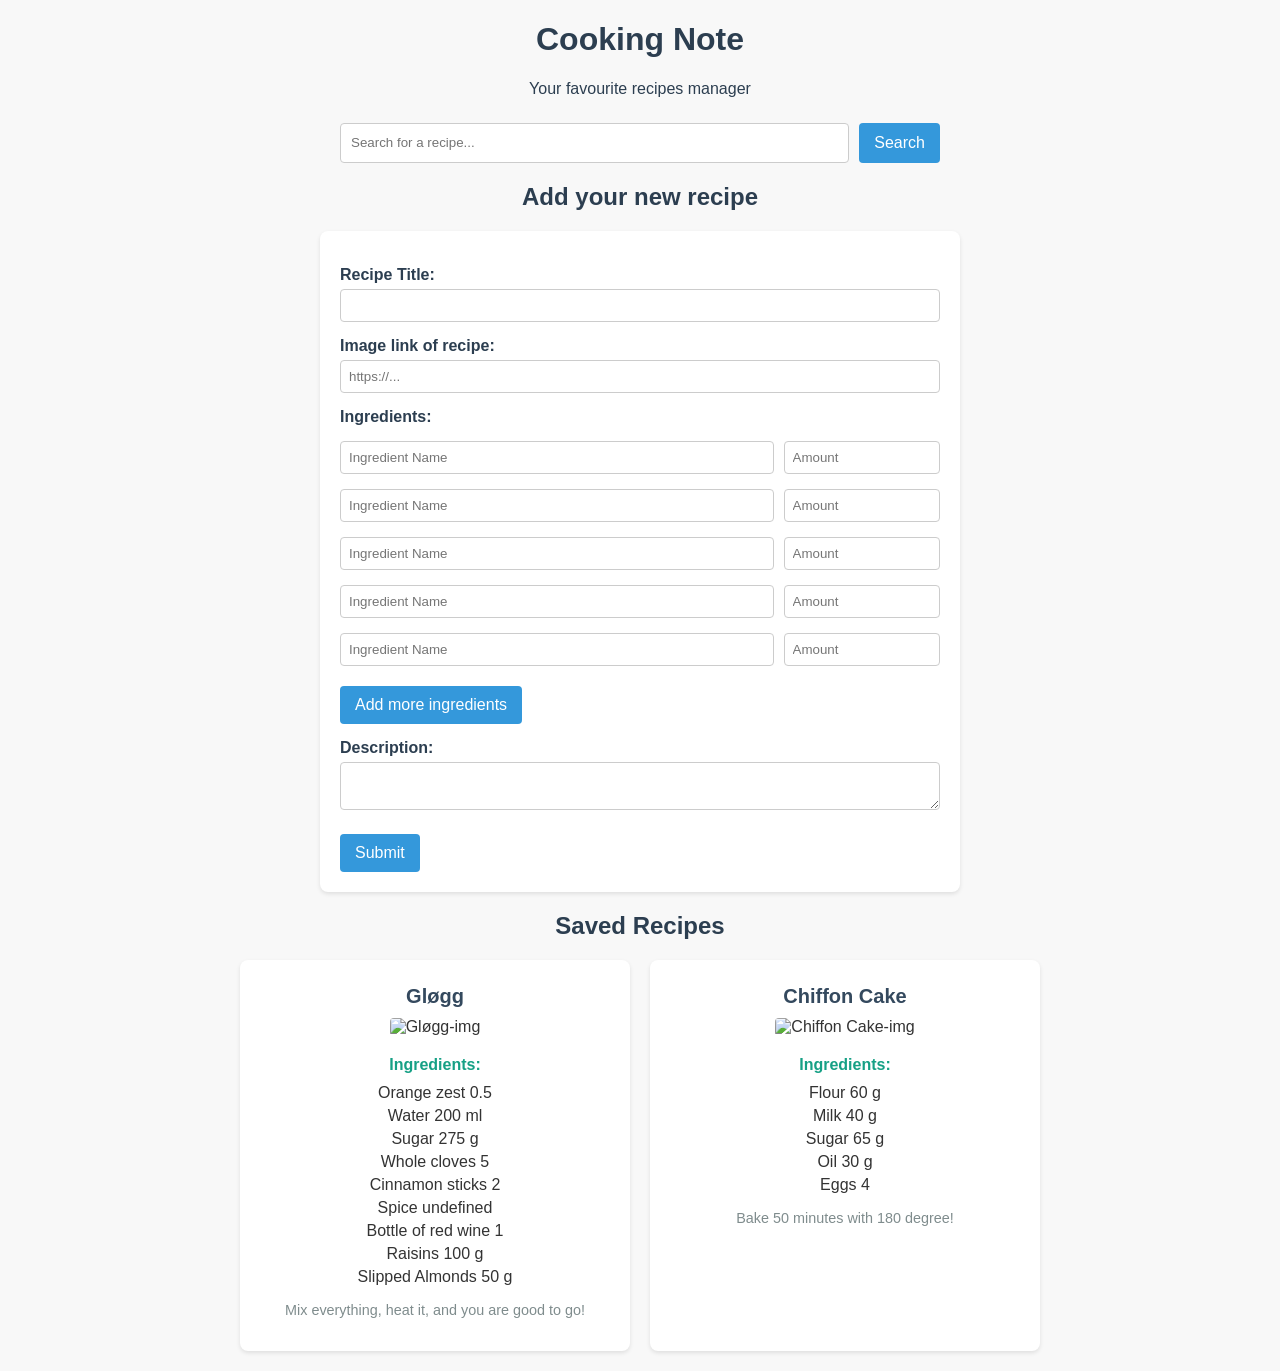
==== app/index.html @ 2dd80228 "JS2 week2 update" ====
<!DOCTYPE html>
<html lang="en">
<head>
    <meta charset="UTF-8">
    <meta name="viewport" content="width=device-width, initial-scale=1.0">
    <title>Cooking Note</title>
    <link rel="stylesheet" href="styles.css">
</head>
<body>
    <h1>Cooking Note</h1>
    <p>Your favourite recipes manager</p>
    <div class="search-bar">
        <input type="text" id="search-input" placeholder="Search for a recipe...">
        <button id="search-button">Search</button>
    </div>
    <h2>Add your new recipe</h2>
    <form id="recipe-form">
        <label for="title">Recipe Title:</label>
        <input type="text" id="title" name="title" required>
        <label for="image">Image link of recipe:</label>
        <input type="text" id="image-link" name="image-link" placeholder="https://..." required></input>
        <label for="ingredient">Ingredients:</label>
        <div class="ingredient-container" id="containerForIngredient">
            <div class="ingredient-item">
                <input type="text" id="ingredient_name" name="ingredient_name" placeholder="Ingredient Name" required>
                <input type="text" id="ingredient_amount" name="ingredient_amount" placeholder="Amount" required>
            </div> 
            <div class="ingredient-item">
                <input type="text" id="ingredient_name" name="ingredient_name" placeholder="Ingredient Name" required>
                <input type="text" id="ingredient_amount" name="ingredient_amount" placeholder="Amount" required>
            </div>
            <div class="ingredient-item">
                <input type="text" id="ingredient_name" name="ingredient_name" placeholder="Ingredient Name" required>
                <input type="text" id="ingredient_amount" name="ingredient_amount"  placeholder="Amount" required>
            </div>
            <div class="ingredient-item">
                <input type="text" id="ingredient_name" name="ingredient_name" placeholder="Ingredient Name" required>
                <input type="text" id="ingredient_amount" name="ingredient_amount" placeholder="Amount" required>
            </div>
            <div class="ingredient-item">
                <input type="text" id="ingredient_name" name="ingredient_name" placeholder="Ingredient Name" required>
                <input type="text" id="ingredient_amount" name="ingredient_amount" placeholder="Amount" required>
            </div>
        </div>
        <button type="button" id="add-ingredient">Add more ingredients</button>
        <label for="description">Description:</label>
        <textarea type="text" id="description" name="description" row="3" required></textarea>
        <button type="submit" id="add-recipe">Submit</button>
    </form>
   
    <h2>Saved Recipes</h2>
    <div id="saved-recipes"></div>
    
    <script src="recipeApp.js"></script>
</body>
</html>
---- app/styles.css ----
body {
    font-family: Arial, sans-serif;
    background-color: #f8f8f8;
    margin: 0;
    padding: 0;
    color: #333;
}

h1, h2, p{
    text-align: center;
    color: #2c3e50;
}

form {
    width: 90%;
    max-width: 600px;
    margin: 20px auto;
    padding: 20px;
    background-color: #fff;
    border-radius: 8px;
    box-shadow: 0 2px 4px rgba(0, 0, 0, 0.1);
}

label {
    display: block;
    margin-top: 15px;
    font-weight: bold;
    color: #2c3e50;
}

input, textarea {
    width: 100%;
    padding: 8px;
    margin-top: 5px;
    border: 1px solid #ccc;
    border-radius: 4px;
    box-sizing: border-box;
}

.search-bar {
    width: 90%;
    max-width: 600px;
    margin: 20px auto;
    display: flex;
    align-items: center;
    gap: 10px;
}

.search-bar input {
    flex: 1;
    padding: 10px;
    border: 1px solid #ccc;
    border-radius: 4px;
    height: 40px;
}

.search-bar button {
    background-color: #3498db;
    color: white;
    border: none;
    border-radius: 4px;
    padding: 10px 15px;
    margin-top: 5px;
    cursor: pointer;
    font-size: 16px;
    height: 40px;
}

.search-bar button:hover {
    background-color: #2980b9;
}

.ingredient-item {
    margin-top: 10px;
}

.ingredient-item{
    display:flex;
    justify-content: space-between;
    gap: 10px;
    margin-bottom: 10p;
}

.ingredient-item > :nth-child(1) {
    flex:3
}

.ingredient-item > :nth-child(2) {
    flex:1
}

button {
    background-color: #3498db;
    color: white;
    border: none;
    border-radius: 4px;
    padding: 10px 15px;
    cursor: pointer;
    font-size: 16px;
    margin-top: 20px;
}

button:hover {
    background-color: #2980b9;
}

#saved-recipes {
    width: 90%;
    max-width:800px;
    margin: 20px auto;
    display: grid;
    grid-template-columns: repeat(auto-fit, minmax(250px, 1fr));
    gap: 20px;
    text-align: center;
}

.recipe-item {
    background-color: #fff;
    border-radius: 8px;
    box-shadow: 0 2px 4px rgba(0, 0, 0, 0.1);
    padding: 15px;
    overflow: hidden;
}

.recipe-item img {
    width: 100%;
    height: auto;
    border-radius: 4px;
    margin-bottom: 10px;
}

.recipe-item h3 {
    font-size: 1.25em;
    margin: 10px 0;
    color: #34495e;
}

.recipe-item h4 {
    font-size: 1em;
    margin: 10px 0;
    color: #16a085;
}

.recipe-item ul {
    padding: 0;
    list-style-type: none;
    margin: 10px 0;
}

.recipe-item ul li {
    margin: 5px 0;
}

.recipe-item p {
    font-size: 0.9em;
    line-height: 1.5;
    color: #7f8c8d;
}


@media (max-width: 600px) {
    form {
        width: 85%;
        padding: 10px;
    }

    .ingredient-item {
        flex-direction: column;
        gap: 5px;
    }

    button {
        width: 100%;
        padding: 10px;
    }

    #saved-recipes {
        grid-template-columns: 1fr;
    }
}
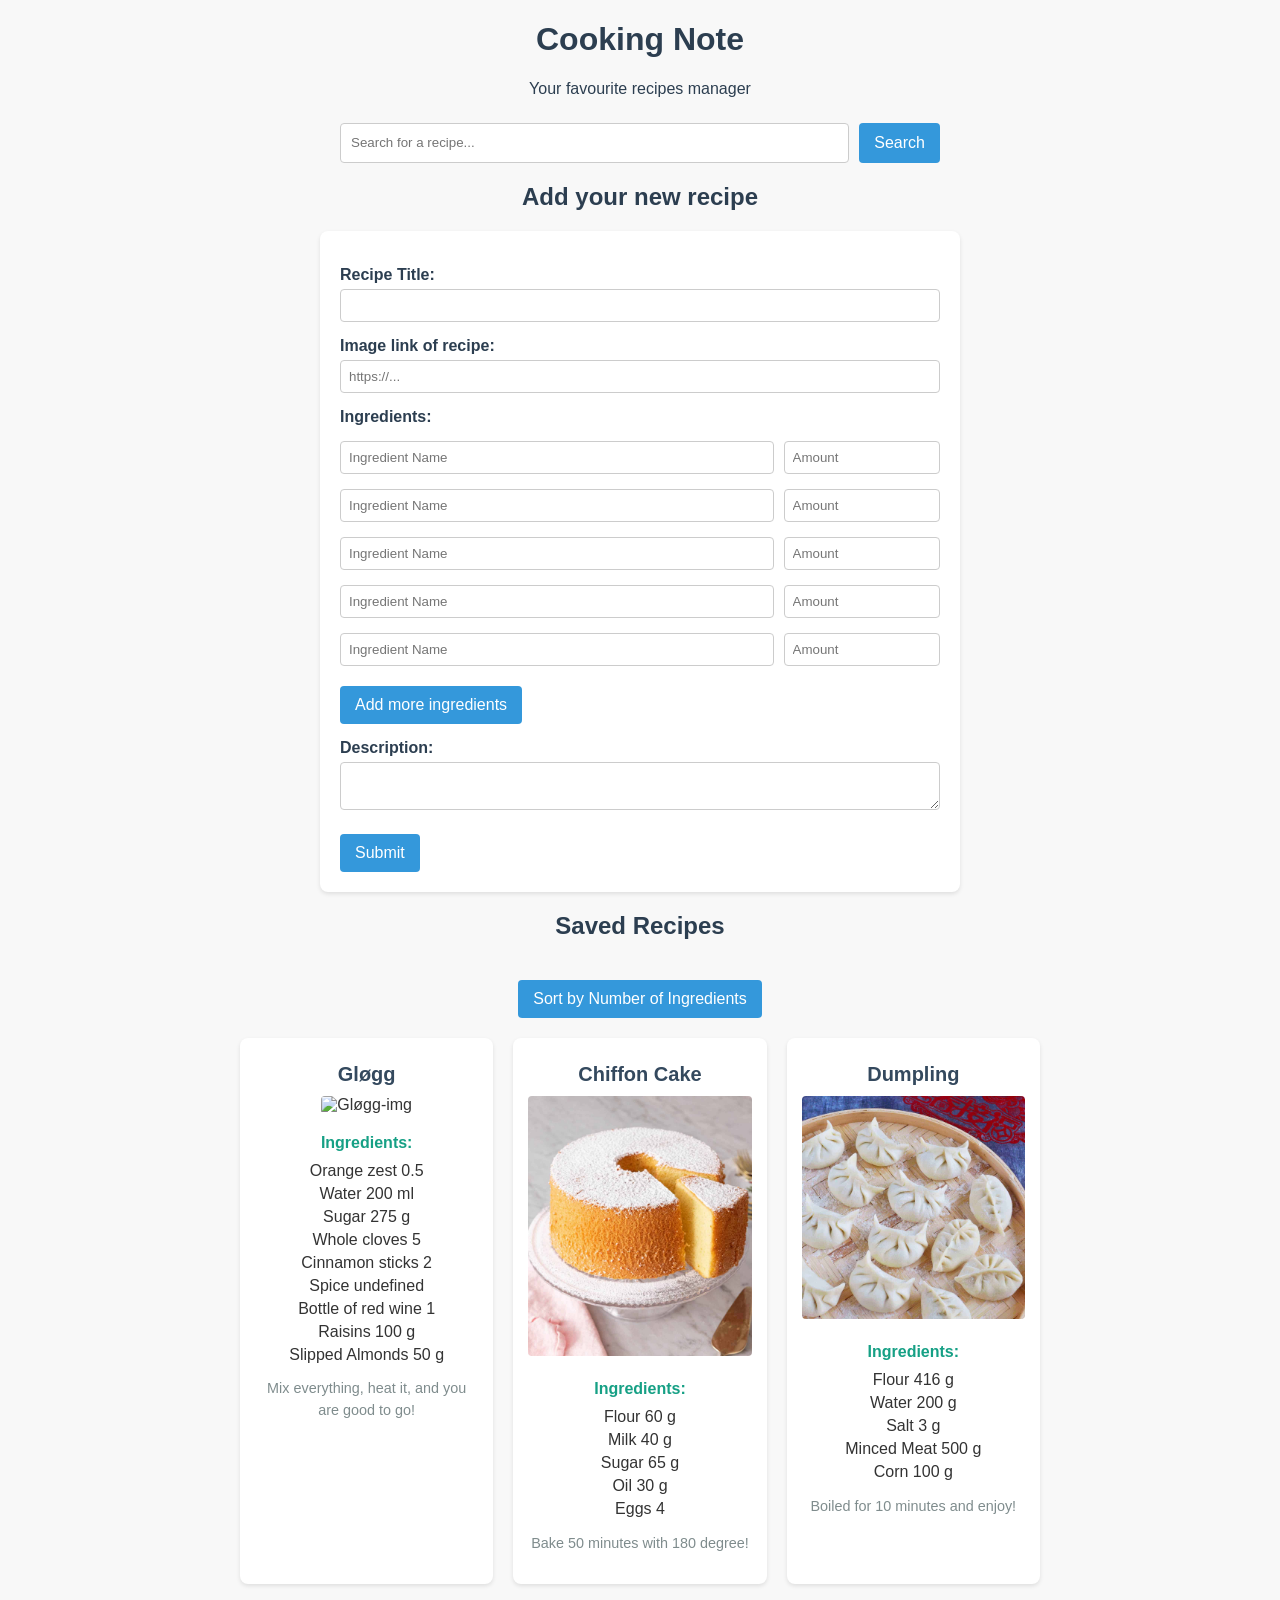
==== commit a4c1ec74: "update sort ingredients button" ====
--- a/app/index.html
+++ b/app/index.html
@@ -47,10 +47,13 @@
         <textarea type="text" id="description" name="description" row="3" required></textarea>
         <button type="submit" id="add-recipe">Submit</button>
     </form>
-   
+    <div class="display-container">
     <h2>Saved Recipes</h2>
+    <div class="sortbar">
+        <button id="sort-recipes">Sort by Number of Ingredients</button>
+    </div>   
     <div id="saved-recipes"></div>
-    
+    </div>
     <script src="recipeApp.js"></script>
 </body>
 </html>
--- a/app/styles.css
+++ b/app/styles.css
@@ -104,6 +104,15 @@
     background-color: #2980b9;
 }
 
+.display-container {
+    flex-direction: column;
+    align-items: center;
+}
+
+.sortbar {
+    text-align: center;
+}
+
 #saved-recipes {
     width: 90%;
     max-width:800px;
@@ -164,6 +173,14 @@
         padding: 10px;
     }
 
+    .search-bar {
+        width: 85%;
+        display: flex;
+        flex-direction: column;
+        align-items: center;
+        gap: 10px;
+    }
+
     .ingredient-item {
         flex-direction: column;
         gap: 5px;
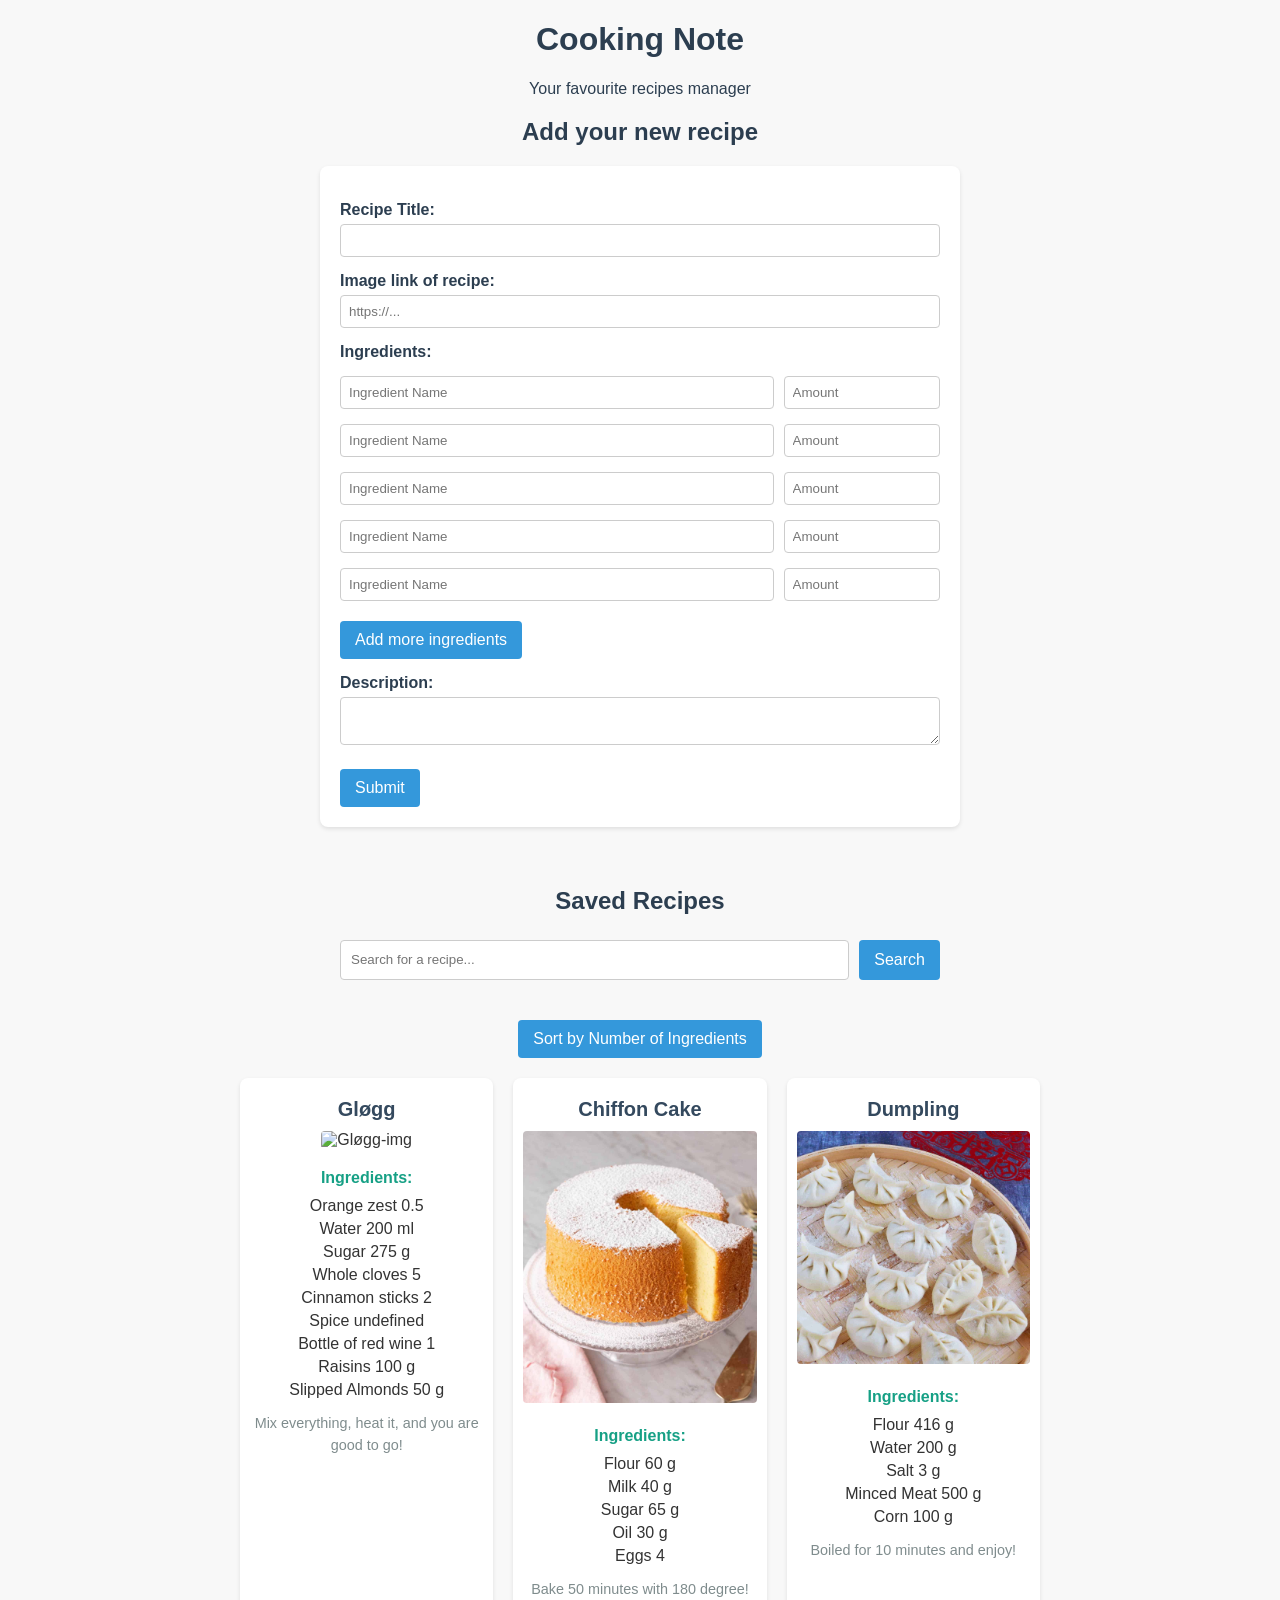
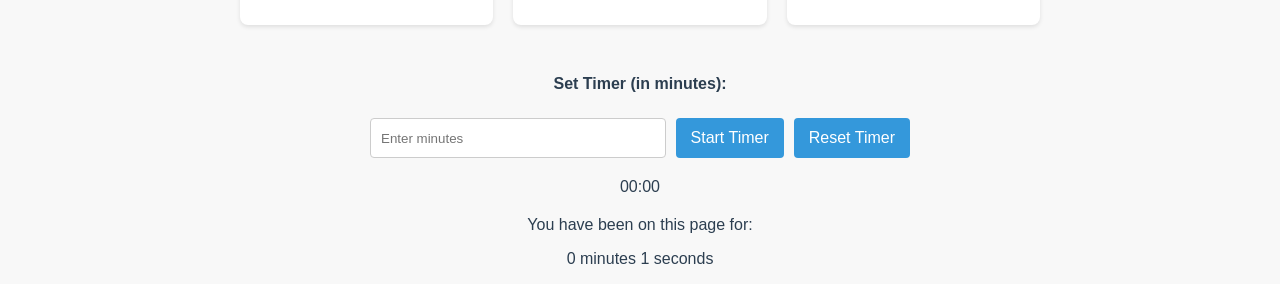
==== commit 2b94f614: "add timer function" ====
--- a/app/index.html
+++ b/app/index.html
@@ -9,10 +9,6 @@
 <body>
     <h1>Cooking Note</h1>
     <p>Your favourite recipes manager</p>
-    <div class="search-bar">
-        <input type="text" id="search-input" placeholder="Search for a recipe...">
-        <button id="search-button">Search</button>
-    </div>
     <h2>Add your new recipe</h2>
     <form id="recipe-form">
         <label for="title">Recipe Title:</label>
@@ -47,13 +43,33 @@
         <textarea type="text" id="description" name="description" row="3" required></textarea>
         <button type="submit" id="add-recipe">Submit</button>
     </form>
+    
     <div class="display-container">
     <h2>Saved Recipes</h2>
+    <div class="search-bar">
+        <input type="text" id="search-input" placeholder="Search for a recipe...">
+        <button id="search-button">Search</button>
+    </div>
     <div class="sortbar">
         <button id="sort-recipes">Sort by Number of Ingredients</button>
     </div>   
     <div id="saved-recipes"></div>
     </div>
+
+    <div id="cooking-timer" class="timer-container">
+        <label for="timer-input">Set Timer (in minutes):</label>
+        <div class="timer-input-container">
+            <input type="number" id="timer-input" min="1" placeholder="Enter minutes">
+            <button id="start-timer">Start Timer</button>
+            <button id="reset-timer">Reset Timer</button>
+        </div>
+        <p id="timer-display">00:00</p>
+    </div>
+
+    <div class="time-spent-container">
+        <p>You have been on this page for:</p>
+        <p><span id="time-spent">0 seconds</span></p>
+    </div>
     <script src="recipeApp.js"></script>
 </body>
 </html>
--- a/app/styles.css
+++ b/app/styles.css
@@ -107,16 +107,21 @@
 .display-container {
     flex-direction: column;
     align-items: center;
+    margin: 20px auto;
+    padding: 20px;
 }
 
 .sortbar {
+    width: 90%;
+    max-width: 600px;
+    margin: 20px auto;
     text-align: center;
 }
 
 #saved-recipes {
     width: 90%;
     max-width:800px;
-    margin: 20px auto;
+    margin: 10px auto;
     display: grid;
     grid-template-columns: repeat(auto-fit, minmax(250px, 1fr));
     gap: 20px;
@@ -127,7 +132,7 @@
     background-color: #fff;
     border-radius: 8px;
     box-shadow: 0 2px 4px rgba(0, 0, 0, 0.1);
-    padding: 15px;
+    padding: 10px;
     overflow: hidden;
 }
 
@@ -166,6 +171,53 @@
     color: #7f8c8d;
 }
 
+.timer-container {
+    width: 90%;
+    max-width: 600px;
+    margin: 20px auto;
+    flex-direction: column;
+    align-items: center;
+    gap: 10px;
+}
+
+.timer-container label{
+    text-align: center;
+}
+
+.timer-input-container {
+    width: 90%;
+    max-width: 600px;
+    margin: 20px auto;
+    display: flex;
+    align-items: center;
+    gap: 10px;
+}
+
+.timer-input-container input {
+    flex: 1;
+    padding: 10px;
+    border: 1px solid #ccc;
+    border-radius: 4px;
+    height: 40px;
+}
+
+.timer-input-container button {
+    background-color: #3498db;
+    color: white;
+    border: none;
+    border-radius: 4px;
+    padding: 10px 15px;
+    margin-top: 5px;
+    cursor: pointer;
+    font-size: 16px;
+    height: 40px;
+}
+
+.timer-input-container button:hover {
+    background-color: #2980b9;
+}
+
+
 
 @media (max-width: 600px) {
     form {
@@ -173,14 +225,25 @@
         padding: 10px;
     }
 
+    .display-container {
+        width: 85%;
+        padding: 10px;
+    }
+
     .search-bar {
-        width: 85%;
-        display: flex;
+        width: 100%;
         flex-direction: column;
         align-items: center;
         gap: 10px;
     }
 
+    .timer-input-container {
+        width: 100%;
+        flex-direction: column;
+        align-items: center;
+        gap: 10px;
+    }
+
     .ingredient-item {
         flex-direction: column;
         gap: 5px;
@@ -194,4 +257,4 @@
     #saved-recipes {
         grid-template-columns: 1fr;
     }
-}
+}
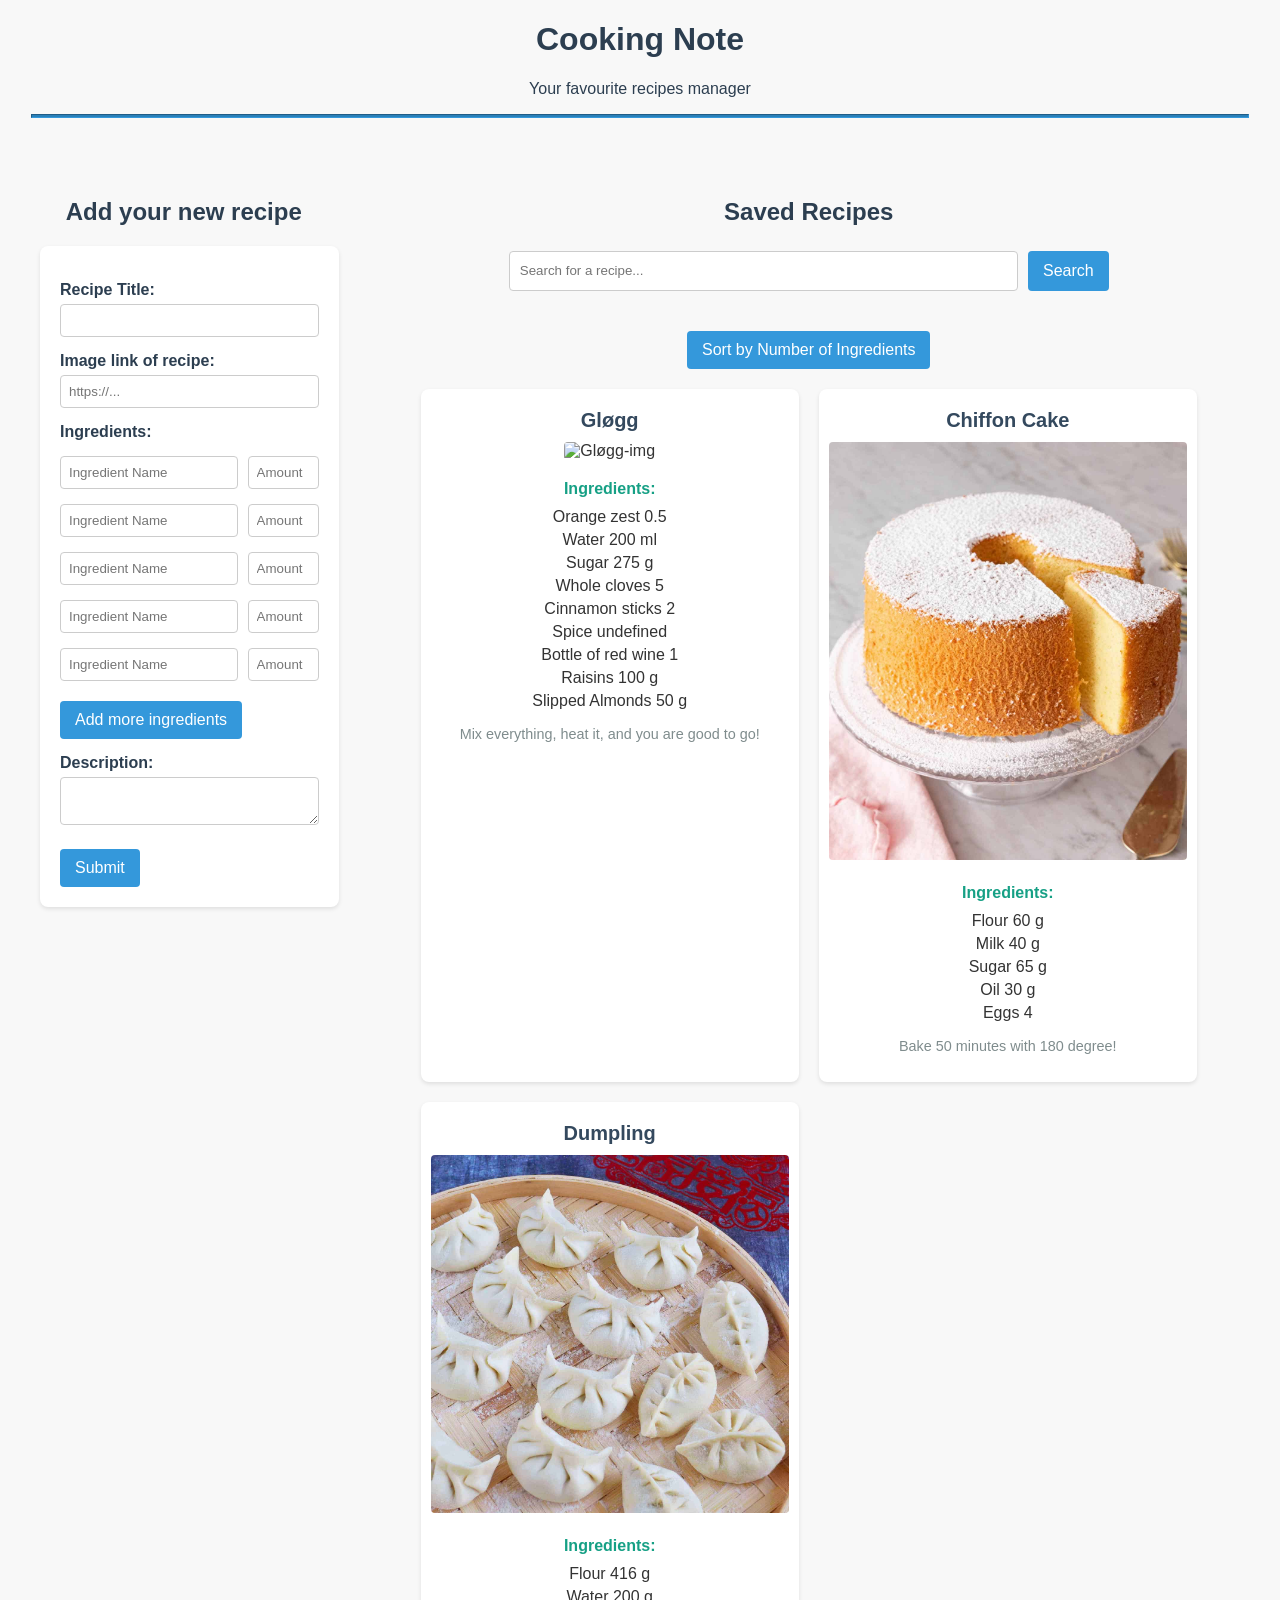
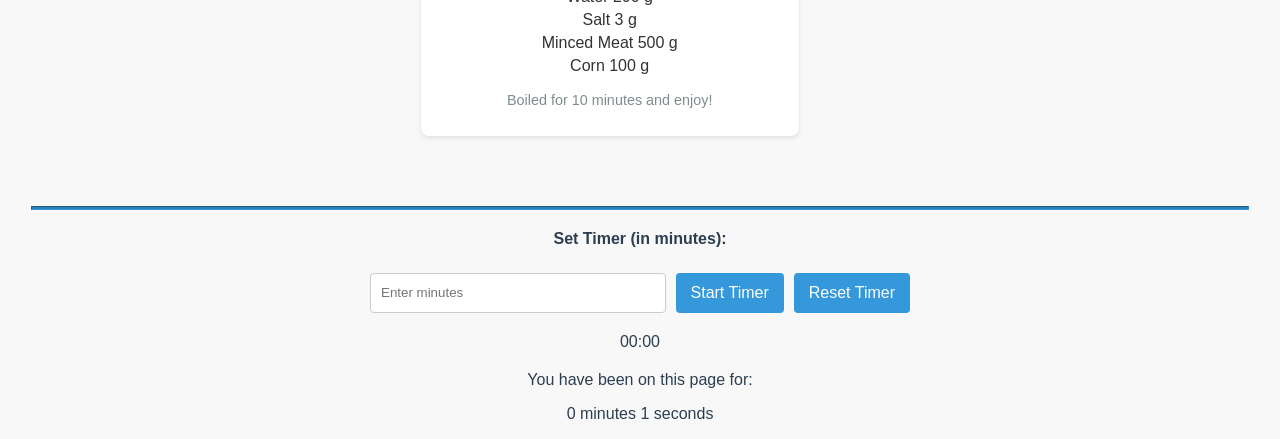
==== commit adcc095a: "update css layout" ====
--- a/app/index.html
+++ b/app/index.html
@@ -9,53 +9,57 @@
 <body>
     <h1>Cooking Note</h1>
     <p>Your favourite recipes manager</p>
-    <h2>Add your new recipe</h2>
-    <form id="recipe-form">
-        <label for="title">Recipe Title:</label>
-        <input type="text" id="title" name="title" required>
-        <label for="image">Image link of recipe:</label>
-        <input type="text" id="image-link" name="image-link" placeholder="https://..." required></input>
-        <label for="ingredient">Ingredients:</label>
-        <div class="ingredient-container" id="containerForIngredient">
-            <div class="ingredient-item">
-                <input type="text" id="ingredient_name" name="ingredient_name" placeholder="Ingredient Name" required>
-                <input type="text" id="ingredient_amount" name="ingredient_amount" placeholder="Amount" required>
-            </div> 
-            <div class="ingredient-item">
-                <input type="text" id="ingredient_name" name="ingredient_name" placeholder="Ingredient Name" required>
-                <input type="text" id="ingredient_amount" name="ingredient_amount" placeholder="Amount" required>
+    <hr class="header-line">
+    <div class="main-container">
+        <div class="add-form-container">
+            <h2>Add your new recipe</h2>
+            <form id="recipe-form">
+                <label for="title">Recipe Title:</label>
+                <input type="text" id="title" name="title" required>
+                <label for="image">Image link of recipe:</label>
+                <input type="text" id="image-link" name="image-link" placeholder="https://..." required></input>
+                <label for="ingredient">Ingredients:</label>
+                <div class="ingredient-container" id="containerForIngredient">
+                    <div class="ingredient-item">
+                        <input type="text" id="ingredient_name" name="ingredient_name" placeholder="Ingredient Name" required>
+                        <input type="text" id="ingredient_amount" name="ingredient_amount" placeholder="Amount" required>
+                    </div> 
+                    <div class="ingredient-item">
+                        <input type="text" id="ingredient_name" name="ingredient_name" placeholder="Ingredient Name" required>
+                        <input type="text" id="ingredient_amount" name="ingredient_amount" placeholder="Amount" required>
+                    </div>
+                    <div class="ingredient-item">
+                        <input type="text" id="ingredient_name" name="ingredient_name" placeholder="Ingredient Name" required>
+                        <input type="text" id="ingredient_amount" name="ingredient_amount"  placeholder="Amount" required>
+                    </div>
+                    <div class="ingredient-item">
+                        <input type="text" id="ingredient_name" name="ingredient_name" placeholder="Ingredient Name" required>
+                        <input type="text" id="ingredient_amount" name="ingredient_amount" placeholder="Amount" required>
+                    </div>
+                    <div class="ingredient-item">
+                        <input type="text" id="ingredient_name" name="ingredient_name" placeholder="Ingredient Name" required>
+                        <input type="text" id="ingredient_amount" name="ingredient_amount" placeholder="Amount" required>
+                    </div>
+                </div>
+                <button type="button" id="add-ingredient">Add more ingredients</button>
+                <label for="description">Description:</label>
+                <textarea type="text" id="description" name="description" row="3" required></textarea>
+                <button type="submit" id="add-recipe">Submit</button>
+            </form>
+        </div>
+        <div class="display-container">
+            <h2>Saved Recipes</h2>
+            <div class="search-bar">
+                <input type="text" id="search-input" placeholder="Search for a recipe...">
+                <button id="search-button">Search</button>
             </div>
-            <div class="ingredient-item">
-                <input type="text" id="ingredient_name" name="ingredient_name" placeholder="Ingredient Name" required>
-                <input type="text" id="ingredient_amount" name="ingredient_amount"  placeholder="Amount" required>
-            </div>
-            <div class="ingredient-item">
-                <input type="text" id="ingredient_name" name="ingredient_name" placeholder="Ingredient Name" required>
-                <input type="text" id="ingredient_amount" name="ingredient_amount" placeholder="Amount" required>
-            </div>
-            <div class="ingredient-item">
-                <input type="text" id="ingredient_name" name="ingredient_name" placeholder="Ingredient Name" required>
-                <input type="text" id="ingredient_amount" name="ingredient_amount" placeholder="Amount" required>
-            </div>
+            <div class="sortbar">
+                <button id="sort-recipes">Sort by Number of Ingredients</button>
+            </div>   
+            <div id="saved-recipes"></div>
         </div>
-        <button type="button" id="add-ingredient">Add more ingredients</button>
-        <label for="description">Description:</label>
-        <textarea type="text" id="description" name="description" row="3" required></textarea>
-        <button type="submit" id="add-recipe">Submit</button>
-    </form>
-    
-    <div class="display-container">
-    <h2>Saved Recipes</h2>
-    <div class="search-bar">
-        <input type="text" id="search-input" placeholder="Search for a recipe...">
-        <button id="search-button">Search</button>
     </div>
-    <div class="sortbar">
-        <button id="sort-recipes">Sort by Number of Ingredients</button>
-    </div>   
-    <div id="saved-recipes"></div>
-    </div>
-
+    <hr class="header-line">
     <div id="cooking-timer" class="timer-container">
         <label for="timer-input">Set Timer (in minutes):</label>
         <div class="timer-input-container">
--- a/app/styles.css
+++ b/app/styles.css
@@ -11,6 +11,27 @@
     color: #2c3e50;
 }
 
+.header-line {
+    width: 95%;
+    height: 2px;
+    background-color: #2980b9;
+    border-color: #3498db;
+}
+
+.main-container {
+    display: flex;
+    justify-content: space-between;
+    gap: 10px;
+    margin: 20px;
+}
+
+.add-form-container {
+    flex: 1;
+    margin: 20px auto;
+    padding: 20px;
+}
+
+
 form {
     width: 90%;
     max-width: 600px;
@@ -105,6 +126,7 @@
 }
 
 .display-container {
+    flex: 3;
     flex-direction: column;
     align-items: center;
     margin: 20px auto;
@@ -120,7 +142,7 @@
 
 #saved-recipes {
     width: 90%;
-    max-width:800px;
+    max-width: 900px;
     margin: 10px auto;
     display: grid;
     grid-template-columns: repeat(auto-fit, minmax(250px, 1fr));
@@ -220,18 +242,33 @@
 
 
 @media (max-width: 600px) {
+    .main-container {
+        width: 90%;
+        flex-direction: column;
+        align-items: center;
+        margin: auto;
+    }
+    
+    .header-line {
+        width: 90%;
+    }
+
+    .add-form-container {
+        width:100%;
+        margin: 0;
+    }
+
     form {
-        width: 85%;
         padding: 10px;
     }
 
     .display-container {
-        width: 85%;
+        width:100%;
+        margin: 0;
+    }
+
+    .search-bar {
         padding: 10px;
-    }
-
-    .search-bar {
-        width: 100%;
         flex-direction: column;
         align-items: center;
         gap: 10px;
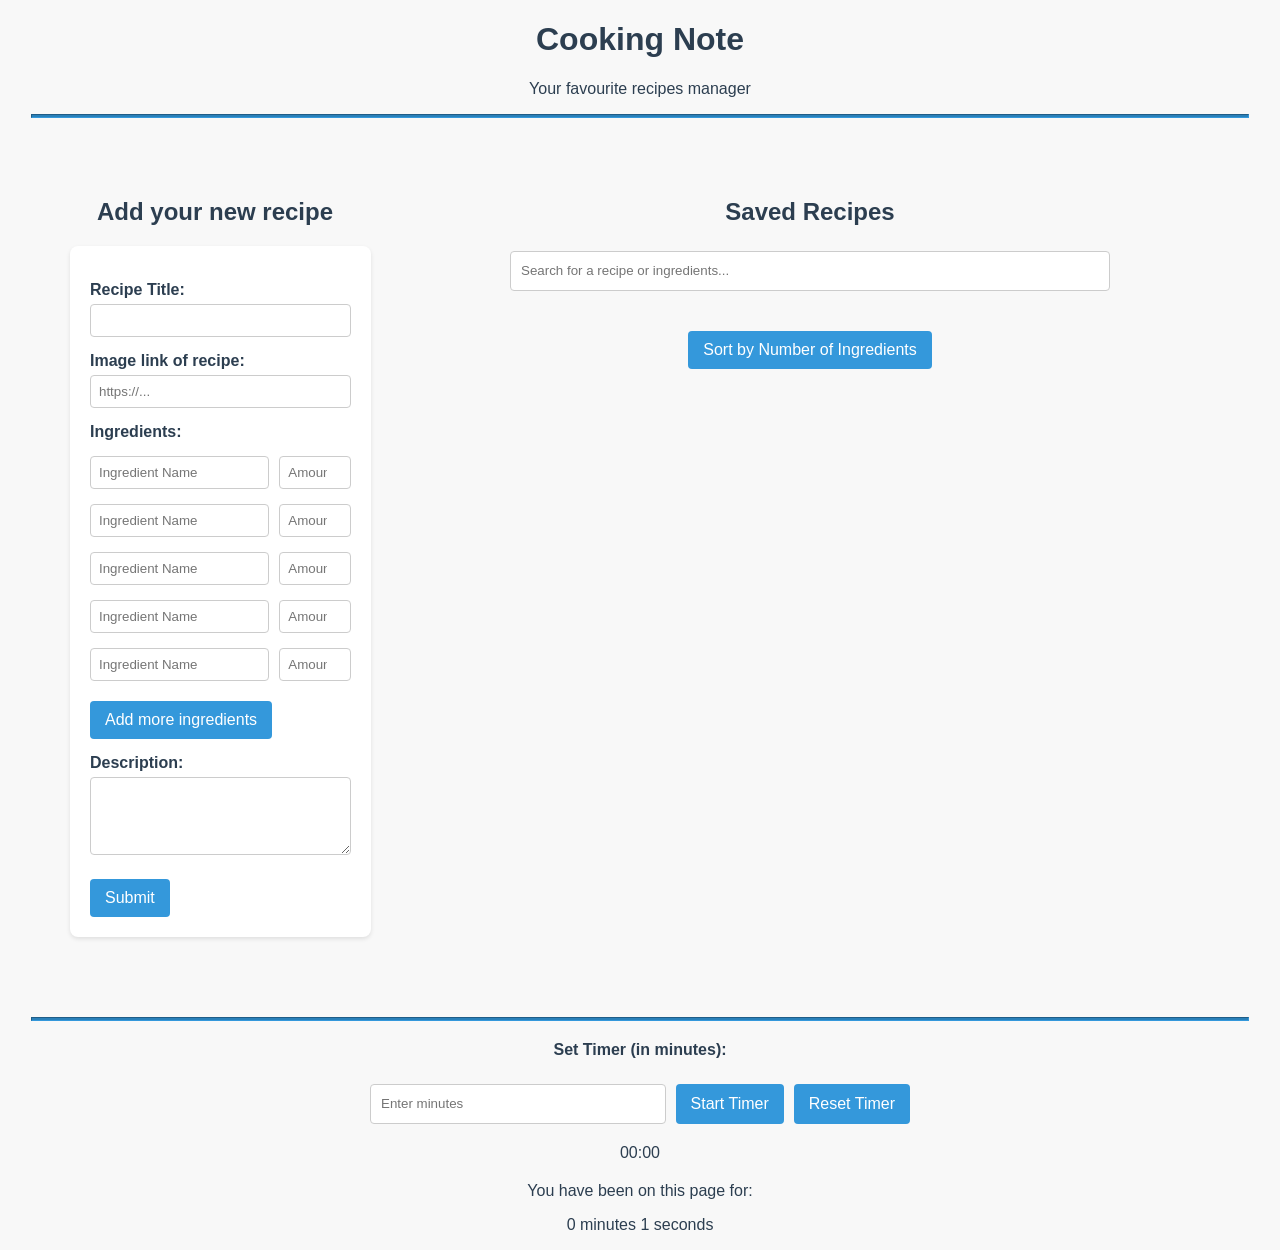
==== commit 5ddf8cb3: "js3 w1 homework and update after reviewed" ====
--- a/app/index.html
+++ b/app/index.html
@@ -19,39 +19,17 @@
                 <label for="image">Image link of recipe:</label>
                 <input type="text" id="image-link" name="image-link" placeholder="https://..." required></input>
                 <label for="ingredient">Ingredients:</label>
-                <div class="ingredient-container" id="containerForIngredient">
-                    <div class="ingredient-item">
-                        <input type="text" id="ingredient_name" name="ingredient_name" placeholder="Ingredient Name" required>
-                        <input type="text" id="ingredient_amount" name="ingredient_amount" placeholder="Amount" required>
-                    </div> 
-                    <div class="ingredient-item">
-                        <input type="text" id="ingredient_name" name="ingredient_name" placeholder="Ingredient Name" required>
-                        <input type="text" id="ingredient_amount" name="ingredient_amount" placeholder="Amount" required>
-                    </div>
-                    <div class="ingredient-item">
-                        <input type="text" id="ingredient_name" name="ingredient_name" placeholder="Ingredient Name" required>
-                        <input type="text" id="ingredient_amount" name="ingredient_amount"  placeholder="Amount" required>
-                    </div>
-                    <div class="ingredient-item">
-                        <input type="text" id="ingredient_name" name="ingredient_name" placeholder="Ingredient Name" required>
-                        <input type="text" id="ingredient_amount" name="ingredient_amount" placeholder="Amount" required>
-                    </div>
-                    <div class="ingredient-item">
-                        <input type="text" id="ingredient_name" name="ingredient_name" placeholder="Ingredient Name" required>
-                        <input type="text" id="ingredient_amount" name="ingredient_amount" placeholder="Amount" required>
-                    </div>
-                </div>
+                <div class="ingredient-container" id="containerForIngredient"></div>
                 <button type="button" id="add-ingredient">Add more ingredients</button>
                 <label for="description">Description:</label>
-                <textarea type="text" id="description" name="description" row="3" required></textarea>
+                <textarea type="text" id="description" name="description" rows="4" required></textarea>
                 <button type="submit" id="add-recipe">Submit</button>
             </form>
         </div>
         <div class="display-container">
             <h2>Saved Recipes</h2>
             <div class="search-bar">
-                <input type="text" id="search-input" placeholder="Search for a recipe...">
-                <button id="search-button">Search</button>
+                <input type="text" id="search-input" placeholder="Search for a recipe or ingredients...">
             </div>
             <div class="sortbar">
                 <button id="sort-recipes">Sort by Number of Ingredients</button>
--- a/app/styles.css
+++ b/app/styles.css
@@ -22,7 +22,7 @@
     display: flex;
     justify-content: space-between;
     gap: 10px;
-    margin: 20px;
+    margin: 20px 50px;
 }
 
 .add-form-container {
@@ -34,7 +34,7 @@
 
 form {
     width: 90%;
-    max-width: 600px;
+    min-width: 250px;
     margin: 20px auto;
     padding: 20px;
     background-color: #fff;
@@ -75,22 +75,6 @@
     height: 40px;
 }
 
-.search-bar button {
-    background-color: #3498db;
-    color: white;
-    border: none;
-    border-radius: 4px;
-    padding: 10px 15px;
-    margin-top: 5px;
-    cursor: pointer;
-    font-size: 16px;
-    height: 40px;
-}
-
-.search-bar button:hover {
-    background-color: #2980b9;
-}
-
 .ingredient-item {
     margin-top: 10px;
 }
@@ -142,7 +126,6 @@
 
 #saved-recipes {
     width: 90%;
-    max-width: 900px;
     margin: 10px auto;
     display: grid;
     grid-template-columns: repeat(auto-fit, minmax(250px, 1fr));
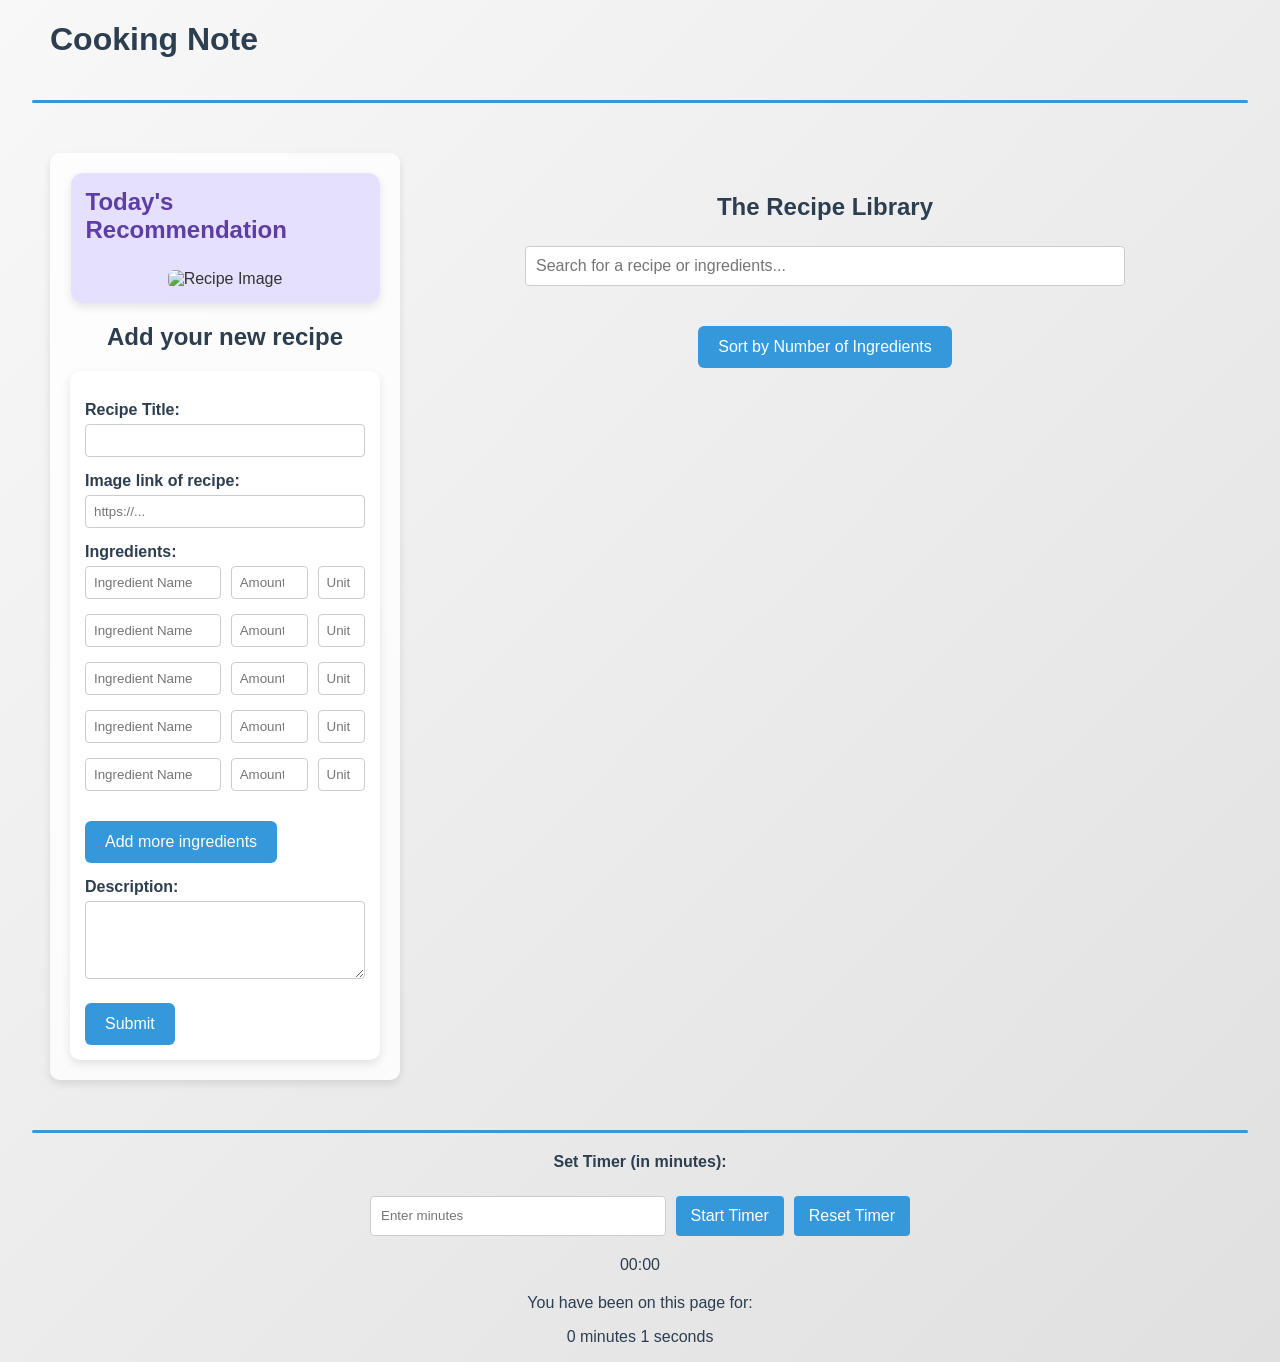
==== commit 36744ed5: "update after review" ====
--- a/app/index.html
+++ b/app/index.html
@@ -7,11 +7,19 @@
     <link rel="stylesheet" href="styles.css">
 </head>
 <body>
-    <h1>Cooking Note</h1>
-    <p>Your favourite recipes manager</p>
+    <div class="main-bar">
+        <h1>Cooking Note</h1>
+    </div>  
     <hr class="header-line">
     <div class="main-container">
         <div class="add-form-container">
+            <div class="recommendation-container" id="todays-recommendation">
+                <h3>Today's Recommendation</h3>
+                <div id="recommendation-content">
+                <h4 id="recommendation-title"></h4>
+                <img id="recommendation-image" src="" alt="Recipe Image">
+                </div>
+            </div>
             <h2>Add your new recipe</h2>
             <form id="recipe-form">
                 <label for="title">Recipe Title:</label>
@@ -27,7 +35,7 @@
             </form>
         </div>
         <div class="display-container">
-            <h2>Saved Recipes</h2>
+            <h2>The Recipe Library</h2>
             <div class="search-bar">
                 <input type="text" id="search-input" placeholder="Search for a recipe or ingredients...">
             </div>
--- a/app/styles.css
+++ b/app/styles.css
@@ -1,45 +1,104 @@
 body {
     font-family: Arial, sans-serif;
-    background-color: #f8f8f8;
+    background: linear-gradient(135deg, #f8f8f8, #e0e0e0);
     margin: 0;
     padding: 0;
     color: #333;
 }
 
-h1, h2, p{
+.main-bar {
+    display: flex;
+    justify-content: space-between;
+    margin: auto 50px;
+}
+
+h1, h2, p {
     text-align: center;
     color: #2c3e50;
 }
 
 .header-line {
     width: 95%;
-    height: 2px;
-    background-color: #2980b9;
-    border-color: #3498db;
+    height: 3px;
+    background-color: #3498db;
+    border: none;
+    margin: 20px auto;
+    border-radius: 2px;
 }
 
 .main-container {
     display: flex;
     justify-content: space-between;
-    gap: 10px;
-    margin: 20px 50px;
+    gap: 20px;
+    margin: 30px 50px;
 }
 
 .add-form-container {
     flex: 1;
+    align-items: center;
     margin: 20px auto;
     padding: 20px;
-}
-
+    background: rgba(255, 255, 255, 0.8);
+    border-radius: 10px;
+    box-shadow: 0 4px 8px rgba(0, 0, 0, 0.1);
+}
+
+.recommendation-container {
+    width: 90%;
+    max-width: 320px;
+    margin: auto;
+    padding: 15px;
+    background: #e6e0ff;
+    border-radius: 12px;
+    box-shadow: 0 4px 10px rgba(0, 0, 0, 0.1);
+    transition: transform 0.3s, box-shadow 0.3s;
+    display: flex;
+    flex-direction: column;
+    align-items: center;
+    gap: 5px;
+}
+
+.recommendation-container:hover {
+    transform: translateY(-5px);
+    box-shadow: 0 6px 15px rgba(0, 0, 0, 0.2);
+    background: #d8d0f0;
+}
+
+.recommendation-container h3 {
+    font-size: 1.5rem;
+    color: #5e3da6;
+    margin: auto;
+}
+
+.recommendation-container #recommendation-title {
+    font-size: 1rem;
+    font-weight: bold;
+    color: #463a73;
+}
+
+.recommendation-container #recommendation-image {
+    width: 100%;
+    height: auto;
+    max-height: 200px;
+    border-radius: 6px;
+    object-fit: cover;
+}
 
 form {
     width: 90%;
-    min-width: 250px;
-    margin: 20px auto;
-    padding: 20px;
-    background-color: #fff;
-    border-radius: 8px;
-    box-shadow: 0 2px 4px rgba(0, 0, 0, 0.1);
+    min-width: 280px;
+    margin: auto;
+    padding: 15px;
+    background-color: #ffffff;
+    border-radius: 10px;
+    box-shadow: 0 4px 10px rgba(0, 0, 0, 0.1);
+    transition: transform 0.3s, box-shadow 0.3s;
+}
+
+
+form:hover {
+    transform: translateY(-5px);
+    box-shadow: 0 6px 15px rgba(0, 0, 0, 0.2);
 }
 
 label {
@@ -48,6 +107,7 @@
     font-weight: bold;
     color: #2c3e50;
 }
+
 
 input, textarea {
     width: 100%;
@@ -56,7 +116,18 @@
     border: 1px solid #ccc;
     border-radius: 4px;
     box-sizing: border-box;
-}
+    transition: border-color 0.3s ease, box-shadow 0.3s ease;
+}
+
+
+input:focus, textarea:focus {
+    border-color: #3498db;
+    border-width: 1px;
+    outline: none;
+    box-shadow: 0 0 5px rgba(52, 152, 219, 0.5); 
+}
+
+
 
 .search-bar {
     width: 90%;
@@ -73,40 +144,44 @@
     border: 1px solid #ccc;
     border-radius: 4px;
     height: 40px;
+    font-size: 16px;
 }
 
 .ingredient-item {
-    margin-top: 10px;
-}
-
-.ingredient-item{
-    display:flex;
+    display: flex;
     justify-content: space-between;
     gap: 10px;
-    margin-bottom: 10p;
+    margin-bottom: 10px;
 }
 
 .ingredient-item > :nth-child(1) {
-    flex:3
+    flex: 4;
 }
 
 .ingredient-item > :nth-child(2) {
-    flex:1
-}
+    flex: 2;
+}
+
+.ingredient-item > :nth-child(3) {
+    flex: 1;
+}
+
 
 button {
     background-color: #3498db;
     color: white;
     border: none;
-    border-radius: 4px;
-    padding: 10px 15px;
+    border-radius: 6px;
+    padding: 12px 20px;
     cursor: pointer;
     font-size: 16px;
     margin-top: 20px;
+    transition: background-color 0.3s, transform 0.3s;
 }
 
 button:hover {
     background-color: #2980b9;
+    transform: scale(1.05);
 }
 
 .display-container {
@@ -135,16 +210,22 @@
 
 .recipe-item {
     background-color: #fff;
-    border-radius: 8px;
-    box-shadow: 0 2px 4px rgba(0, 0, 0, 0.1);
-    padding: 10px;
+    border-radius: 10px;
+    box-shadow: 0 2px 8px rgba(0, 0, 0, 0.1);
+    padding: 15px;
     overflow: hidden;
+    transition: transform 0.3s, box-shadow 0.3s;
+}
+
+.recipe-item:hover {
+    transform: translateY(-5px);
+    box-shadow: 0 6px 12px rgba(0, 0, 0, 0.15);
 }
 
 .recipe-item img {
     width: 100%;
     height: auto;
-    border-radius: 4px;
+    border-radius: 6px;
     margin-bottom: 10px;
 }
 
@@ -175,6 +256,7 @@
     line-height: 1.5;
     color: #7f8c8d;
 }
+
 
 .timer-container {
     width: 90%;
@@ -218,11 +300,6 @@
     height: 40px;
 }
 
-.timer-input-container button:hover {
-    background-color: #2980b9;
-}
-
-
 
 @media (max-width: 600px) {
     .main-container {
@@ -237,12 +314,21 @@
     }
 
     .add-form-container {
-        width:100%;
+        width: 85%;
         margin: 0;
     }
 
+    .recommendation-container {
+        margin-bottom: 20px;
+        max-width: 100%;
+    }
+
+    #recommendation-content {
+        align-items: center;
+    }
+
     form {
-        padding: 10px;
+        padding: 15px;
     }
 
     .display-container {
@@ -257,24 +343,24 @@
         gap: 10px;
     }
 
+    .ingredient-item {
+        flex-direction: column;
+        gap: 5px;
+    }
+
+    button {
+        width: 100%;
+        padding: 10px;
+    }
+
+    #saved-recipes {
+        grid-template-columns: 1fr;
+    }
+
     .timer-input-container {
         width: 100%;
         flex-direction: column;
         align-items: center;
         gap: 10px;
     }
-
-    .ingredient-item {
-        flex-direction: column;
-        gap: 5px;
-    }
-
-    button {
-        width: 100%;
-        padding: 10px;
-    }
-
-    #saved-recipes {
-        grid-template-columns: 1fr;
-    }
-}+}
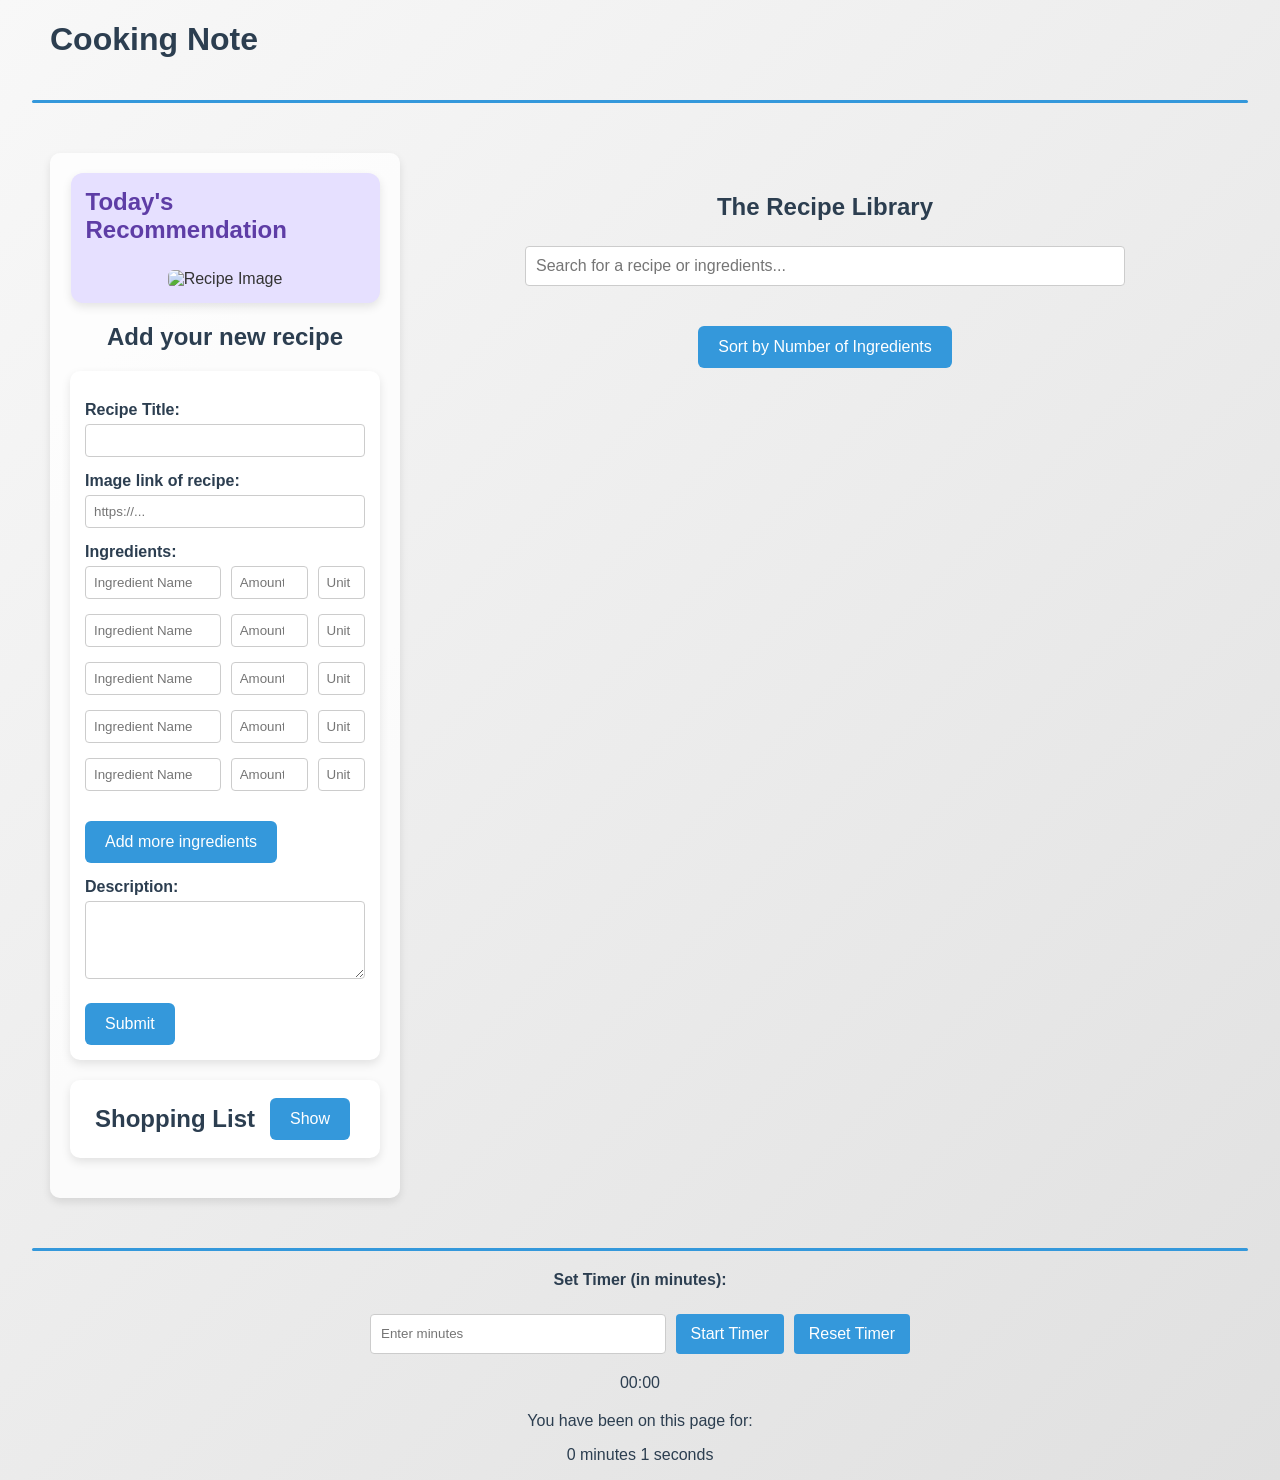
==== commit 3d2d7692: "update css and add shopping list function" ====
--- a/app/index.html
+++ b/app/index.html
@@ -33,6 +33,13 @@
                 <textarea type="text" id="description" name="description" rows="4" required></textarea>
                 <button type="submit" id="add-recipe">Submit</button>
             </form>
+            <div class="shopping-list-container">
+                <div class="list-title">
+                    <h2>Shopping List</h2>
+                    <button id="dropdownButton">Show</button>
+                </div>
+                <div id="shoppingList" class="shopping-list"></div>
+            </div>
         </div>
         <div class="display-container">
             <h2>The Recipe Library</h2>
--- a/app/styles.css
+++ b/app/styles.css
@@ -1,5 +1,5 @@
 body {
-    font-family: Arial, sans-serif;
+    font-family: sans-serif;
     background: linear-gradient(135deg, #f8f8f8, #e0e0e0);
     margin: 0;
     padding: 0;
@@ -99,6 +99,44 @@
 form:hover {
     transform: translateY(-5px);
     box-shadow: 0 6px 15px rgba(0, 0, 0, 0.2);
+}
+
+.shopping-list-container {
+    width: 90%;
+    min-width: 280px;
+    margin: 20px auto;
+    padding: 5px 15px;
+    background-color: #ffffff;
+    border-radius: 10px;
+    box-shadow: 0 4px 10px rgba(0, 0, 0, 0.1);
+    transition: transform 0.3s, box-shadow 0.3s;
+    text-align: center;
+}
+
+.list-title {
+    display: flex;
+    justify-content: space-between;
+    gap: 10px;
+    padding: 0 10px;
+  }
+
+#dropdownButton {
+    margin: auto;
+}
+
+.shopping-list {
+    display: none;
+    margin-top: 10px;
+    padding: 0;
+    list-style: none;
+}
+
+.shopping-list li {
+    padding: 5px 10px;
+    border: 1px solid #ccc;
+    margin: 5px 0;
+    border-radius: 5px;
+    background-color: #f9f9f9;
 }
 
 label {
@@ -251,12 +289,47 @@
     margin: 5px 0;
 }
 
-.recipe-item p {
+.recipe-item ol {
     font-size: 0.9em;
     line-height: 1.5;
     color: #7f8c8d;
-}
-
+    text-align: justify;
+    padding: 0 20px
+}
+
+.convert-input-container {
+    display: flex;
+    justify-content: space-between;
+}
+
+.convert-input-container {
+    display: flex;
+    justify-content: space-between;
+    gap: 5px;
+    margin-bottom: 10px;
+}
+
+.convert-input-container > :nth-child(1) {
+    flex: 2;
+    margin-top: 20px;
+    padding: 10px;
+    border: 1px solid #ccc;
+    border-radius: 4px;
+    height: 40px;
+}
+
+.convert-input-container > :nth-child(2) {
+    flex: 1;
+}
+
+.convert-input-container > :nth-child(3) {
+    flex: 1;
+}
+
+.add-shopping-list {
+    width: 100%;
+    padding: 10px;
+}
 
 .timer-container {
     width: 90%;
@@ -363,4 +436,13 @@
         align-items: center;
         gap: 10px;
     }
-}
+
+    .list-title {
+        flex-direction: column;
+        gap: 5px;
+    }
+
+    .shopping-list li {
+        width: 85%;
+    }
+}
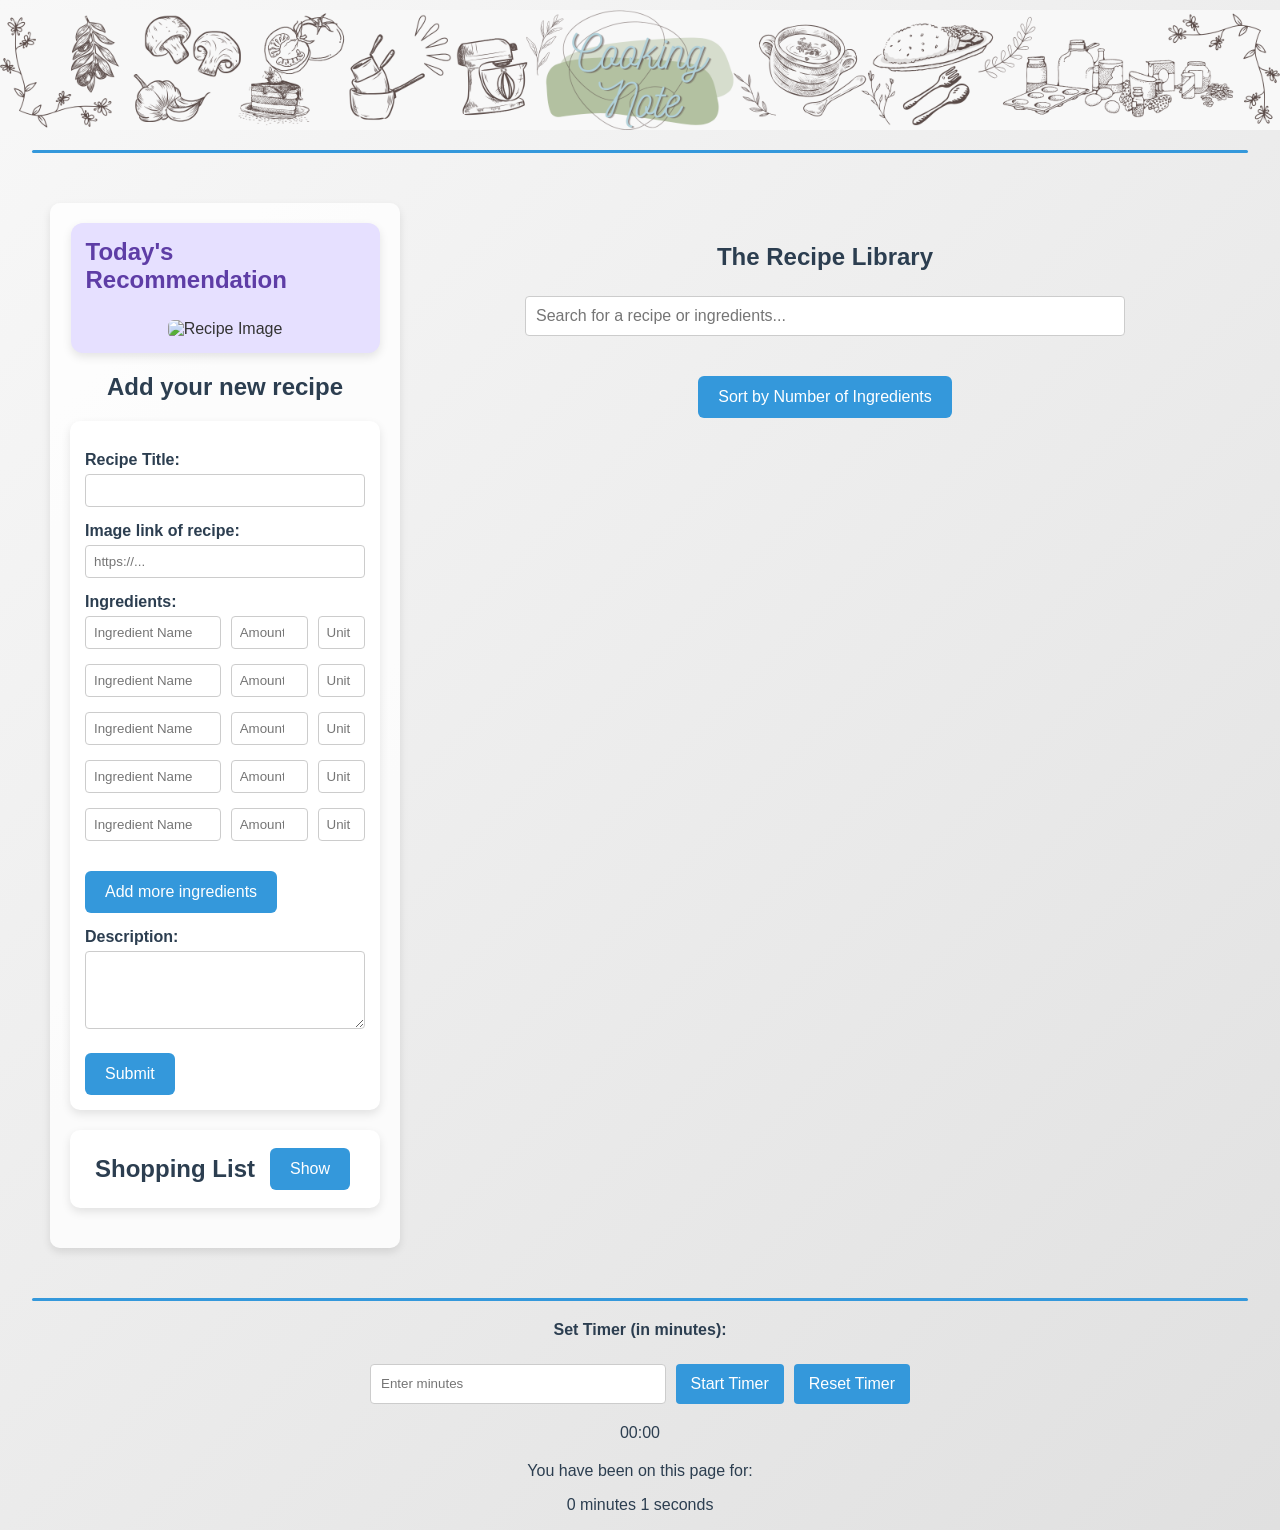
==== commit ec1da26f: "update css design" ====
--- a/app/index.html
+++ b/app/index.html
@@ -8,7 +8,9 @@
 </head>
 <body>
     <div class="main-bar">
-        <h1>Cooking Note</h1>
+        <h1 id="header-title">Cooking Note</h1>
+        <img id="logo-full" src="./assets/cooking-note-logo-full.png" alt="Cooking Note Logo" />
+        <img id="logo-small" src="./assets/cooking-note-logo.png" alt="Cooking Note Logo" />
     </div>  
     <hr class="header-line">
     <div class="main-container">
--- a/app/styles.css
+++ b/app/styles.css
@@ -7,14 +7,32 @@
 }
 
 .main-bar {
-    display: flex;
-    justify-content: space-between;
-    margin: auto 50px;
+    justify-content: center;
+    align-items: center;
+    margin: 10px 0;
+    width: 100%
 }
 
 h1, h2, p {
     text-align: center;
     color: #2c3e50;
+}
+
+
+#header-title {
+    display: none;
+}
+
+#logo-full {
+    display: block; 
+    width: 100%;
+    min-width: 800px;
+    height: auto;
+    object-fit: cover;
+}
+
+#logo-small {
+    display: none;
 }
 
 .header-line {
@@ -132,9 +150,10 @@
 }
 
 .shopping-list li {
+    width: 85%;
     padding: 5px 10px;
     border: 1px solid #ccc;
-    margin: 5px 0;
+    margin: 5px auto;
     border-radius: 5px;
     background-color: #f9f9f9;
 }
@@ -441,8 +460,21 @@
         flex-direction: column;
         gap: 5px;
     }
-
-    .shopping-list li {
-        width: 85%;
-    }
-}
+    .main-bar {
+        width: 100%;
+    }
+
+    #logo-full {
+        display: none; 
+    }
+    
+    #logo-small {
+        display: block; 
+        width: 100%;
+        height: auto;
+        object-fit: cover;
+    }
+    
+
+
+}
